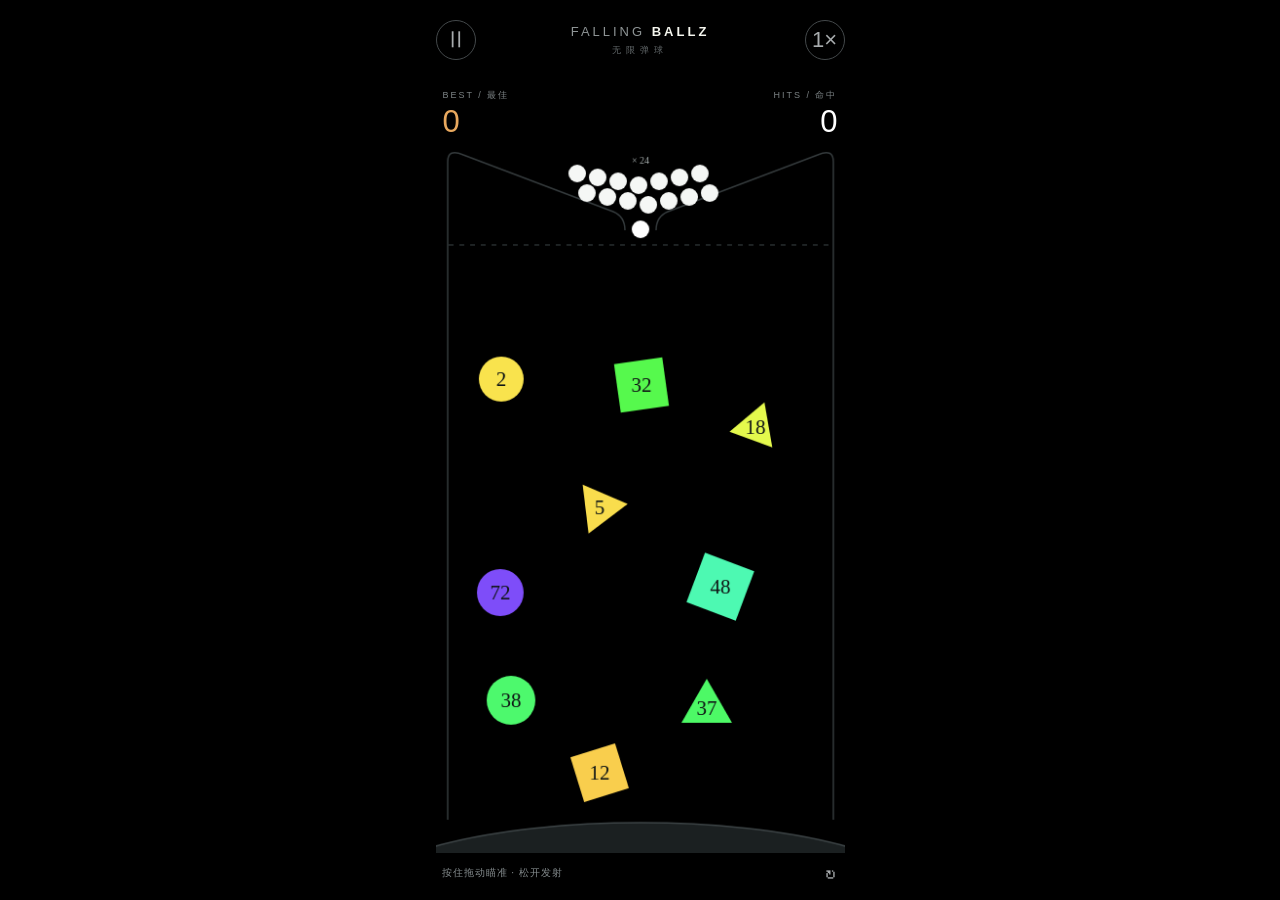
==== index.html @ b7136f5a "1" ====
<!doctype html>
<html lang="zh-CN">
<head><meta charset="UTF-8"><meta name="viewport" content="width=device-width, initial-scale=1, viewport-fit=cover"><meta name="theme-color" content="#000000"><link rel="icon" href="data:,"><title>Falling Ballz · 无限弹球</title><link rel="stylesheet" href="css/style.css"></head>
<body><main class="game" aria-label="无限弹球游戏"><header><button id="pause" aria-label="暂停">Ⅱ</button><div class="brand">FALLING <b>BALLZ</b><span>无限弹球</span></div><button id="speed" aria-label="切换两倍速度">1×</button></header><div class="stats"><div><span>BEST / 最佳</span><strong id="best">0</strong></div><div class="score"><span>HITS / 命中</span><strong id="score">0</strong></div></div><canvas id="game" width="420" height="720" aria-label="按住并拖动瞄准，松开发射弹球"></canvas><footer><span id="status">按住拖动瞄准 · 松开发射</span><button id="reset" aria-label="重新开始">↻</button></footer><div class="overlay" id="overlay" hidden><p id="overlay-title">已暂停</p><button id="resume">继续游戏</button></div></main><script src="js/game.js"></script></body>
</html>
---- css/style.css ----
* {
  box-sizing:border-box
}
html,body {
  margin:0;
  width:100%;
  height:100%;
  background:#000;
  color:#fff;
  overscroll-behavior:none
}
body {
  display:flex;
  align-items:center;
  justify-content:center;
  font-family:"Avenir Next","Helvetica Neue",sans-serif
}
.game {
  position:relative;
  width:min(100vw,calc(100dvh * .49),460px);
  height:min(100dvh,938px);
  display:flex;
  flex-direction:column;
  background:#000;
  padding:16px 16px 8px;
  overflow:hidden
}
header {
  display:flex;
  align-items:center;
  justify-content:space-between;
  height:48px;
  flex-shrink:0
}
button {
  cursor:pointer;
  color:#a7abad;
  background:transparent;
  border:1px solid #44494b;
  border-radius:50%;
  width:40px;
  height:40px;
  font:22px "Helvetica Neue",sans-serif;
  touch-action:manipulation
}
button:hover {
  color:white;
  border-color:#b7ff68
}
button:focus-visible {
  outline:2px solid #b7ff68;
  outline-offset:4px
}
.brand {
  font-size:13px;
  letter-spacing:3px;
  text-align:center;
  color:#8e9495
}
.brand b {
  color:#f6f7ef
}
.brand span {
  display:block;
  font-size:9px;
  letter-spacing:5px;
  margin-top:5px;
  color:#63696b
}
.stats {
  display:flex;
  justify-content:space-between;
  padding:20px 7px 8px;
  flex-shrink:0
}
.stats span {
  font-size:9px;
  letter-spacing:2px;
  color:#7c8385
}
.stats strong {
  display:block;
  font-size:31px;
  font-weight:400;
  font-variant-numeric:tabular-nums;
  color:#e8a85e;
  margin-top:2px
}
.stats .score {
  text-align:right
}
.score strong {
  color:#fff
}
canvas {
  width:100%;
  height:0;
  flex:1;
  min-height:0;
  touch-action:none;
  display:block
}
footer {
  height:39px;
  display:flex;
  align-items:center;
  justify-content:space-between;
  flex-shrink:0;
  color:#848b8d;
  font-size:10px;
  letter-spacing:1px;
  padding-left:6px
}
footer button {
  height:29px;
  width:29px;
  font-size:22px;
  border:none
}
.overlay {
  position:absolute;
  inset:145px 16px 47px;
  background:#000c;
  display:flex;
  flex-direction:column;
  align-items:center;
  justify-content:center;
  backdrop-filter:blur(6px)
}
.overlay[hidden] {
  display:none
}
.overlay p {
  font-size:25px;
  letter-spacing:5px
}
.overlay button {
  width:auto;
  border-radius:25px;
  padding:0 24px;
  font-size:14px;
  color:#c6ff85
}
@media(max-height:600px) {
  .game {
    padding-top:5px
  }
  .stats {
    padding-top:5px
  }
  header {
    height:35px
  }
  .brand span {
    display:none
  }
}
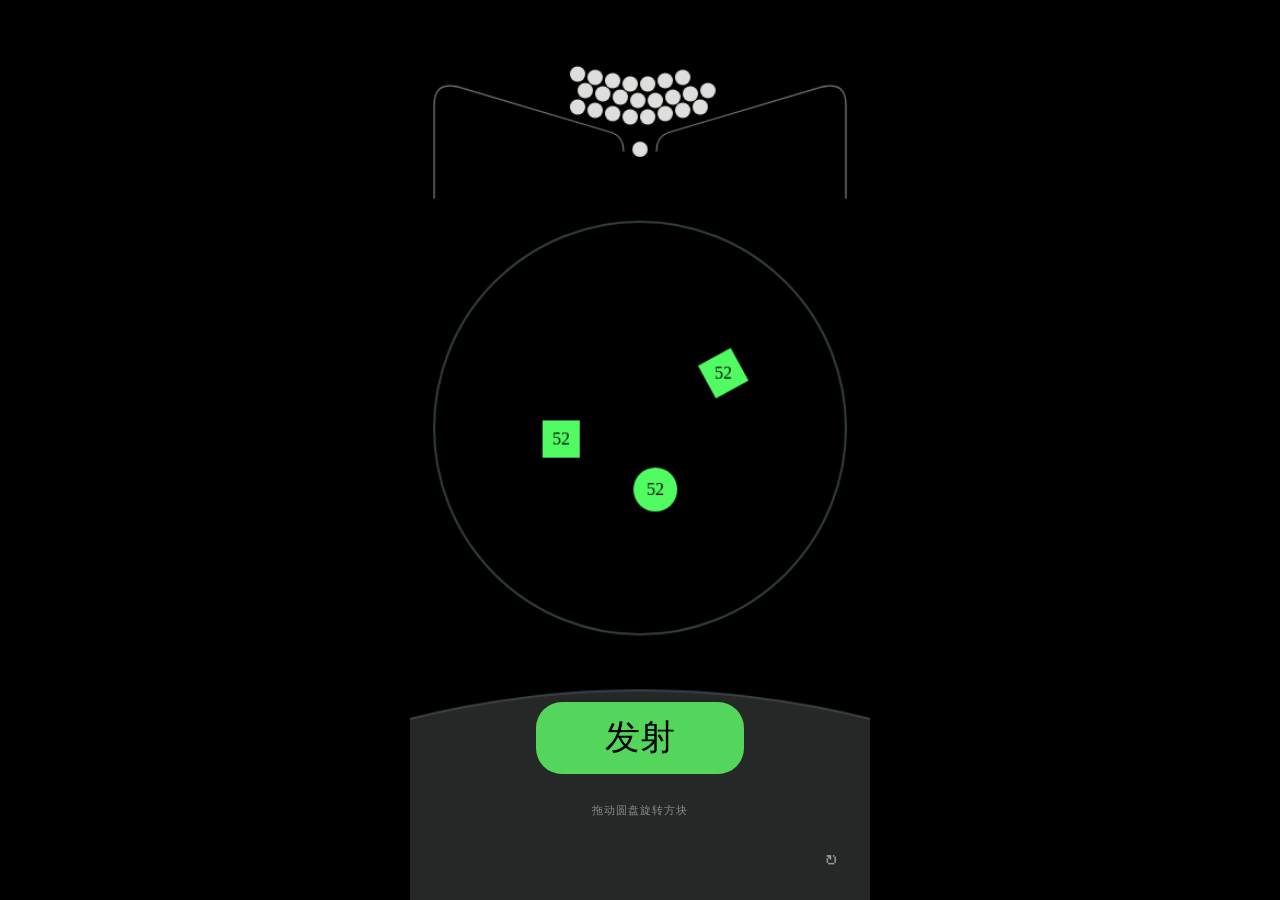
==== commit 1a9eaef2: "2" ====
--- a/index.html
+++ b/index.html
@@ -1,5 +1,20 @@
 <!doctype html>
 <html lang="zh-CN">
-<head><meta charset="UTF-8"><meta name="viewport" content="width=device-width, initial-scale=1, viewport-fit=cover"><meta name="theme-color" content="#000000"><link rel="icon" href="data:,"><title>Falling Ballz · 无限弹球</title><link rel="stylesheet" href="css/style.css"></head>
-<body><main class="game" aria-label="无限弹球游戏"><header><button id="pause" aria-label="暂停">Ⅱ</button><div class="brand">FALLING <b>BALLZ</b><span>无限弹球</span></div><button id="speed" aria-label="切换两倍速度">1×</button></header><div class="stats"><div><span>BEST / 最佳</span><strong id="best">0</strong></div><div class="score"><span>HITS / 命中</span><strong id="score">0</strong></div></div><canvas id="game" width="420" height="720" aria-label="按住并拖动瞄准，松开发射弹球"></canvas><footer><span id="status">按住拖动瞄准 · 松开发射</span><button id="reset" aria-label="重新开始">↻</button></footer><div class="overlay" id="overlay" hidden><p id="overlay-title">已暂停</p><button id="resume">继续游戏</button></div></main><script src="js/game.js"></script></body>
+<head>
+  <meta charset="UTF-8">
+  <meta name="viewport" content="width=device-width, initial-scale=1, viewport-fit=cover">
+  <meta name="theme-color" content="#000000">
+  <link rel="icon" href="data:,">
+  <title>Falling Ballz · 旋转弹球</title>
+  <link rel="stylesheet" href="css/style.css">
+</head>
+<body>
+  <main class="game" aria-label="旋转圆盘弹球游戏">
+    <canvas id="game" aria-label="用鼠标或手指拖动圆盘旋转方块"></canvas>
+    <button id="fire">发射</button>
+    <p id="status" aria-live="polite">拖动圆盘旋转方块</p>
+    <button id="reset" aria-label="重新开始" title="重新开始">↻</button>
+  </main>
+  <script src="js/game.js"></script>
+</body>
 </html>
--- a/css/style.css
+++ b/css/style.css
@@ -1,157 +1,13 @@
-* {
-  box-sizing:border-box
-}
-html,body {
-  margin:0;
-  width:100%;
-  height:100%;
-  background:#000;
-  color:#fff;
-  overscroll-behavior:none
-}
-body {
-  display:flex;
-  align-items:center;
-  justify-content:center;
-  font-family:"Avenir Next","Helvetica Neue",sans-serif
-}
-.game {
-  position:relative;
-  width:min(100vw,calc(100dvh * .49),460px);
-  height:min(100dvh,938px);
-  display:flex;
-  flex-direction:column;
-  background:#000;
-  padding:16px 16px 8px;
-  overflow:hidden
-}
-header {
-  display:flex;
-  align-items:center;
-  justify-content:space-between;
-  height:48px;
-  flex-shrink:0
-}
-button {
-  cursor:pointer;
-  color:#a7abad;
-  background:transparent;
-  border:1px solid #44494b;
-  border-radius:50%;
-  width:40px;
-  height:40px;
-  font:22px "Helvetica Neue",sans-serif;
-  touch-action:manipulation
-}
-button:hover {
-  color:white;
-  border-color:#b7ff68
-}
-button:focus-visible {
-  outline:2px solid #b7ff68;
-  outline-offset:4px
-}
-.brand {
-  font-size:13px;
-  letter-spacing:3px;
-  text-align:center;
-  color:#8e9495
-}
-.brand b {
-  color:#f6f7ef
-}
-.brand span {
-  display:block;
-  font-size:9px;
-  letter-spacing:5px;
-  margin-top:5px;
-  color:#63696b
-}
-.stats {
-  display:flex;
-  justify-content:space-between;
-  padding:20px 7px 8px;
-  flex-shrink:0
-}
-.stats span {
-  font-size:9px;
-  letter-spacing:2px;
-  color:#7c8385
-}
-.stats strong {
-  display:block;
-  font-size:31px;
-  font-weight:400;
-  font-variant-numeric:tabular-nums;
-  color:#e8a85e;
-  margin-top:2px
-}
-.stats .score {
-  text-align:right
-}
-.score strong {
-  color:#fff
-}
-canvas {
-  width:100%;
-  height:0;
-  flex:1;
-  min-height:0;
-  touch-action:none;
-  display:block
-}
-footer {
-  height:39px;
-  display:flex;
-  align-items:center;
-  justify-content:space-between;
-  flex-shrink:0;
-  color:#848b8d;
-  font-size:10px;
-  letter-spacing:1px;
-  padding-left:6px
-}
-footer button {
-  height:29px;
-  width:29px;
-  font-size:22px;
-  border:none
-}
-.overlay {
-  position:absolute;
-  inset:145px 16px 47px;
-  background:#000c;
-  display:flex;
-  flex-direction:column;
-  align-items:center;
-  justify-content:center;
-  backdrop-filter:blur(6px)
-}
-.overlay[hidden] {
-  display:none
-}
-.overlay p {
-  font-size:25px;
-  letter-spacing:5px
-}
-.overlay button {
-  width:auto;
-  border-radius:25px;
-  padding:0 24px;
-  font-size:14px;
-  color:#c6ff85
-}
-@media(max-height:600px) {
-  .game {
-    padding-top:5px
-  }
-  .stats {
-    padding-top:5px
-  }
-  header {
-    height:35px
-  }
-  .brand span {
-    display:none
-  }
-}
+* { box-sizing: border-box; }
+html, body { margin: 0; width: 100%; height: 100%; background: #000; overscroll-behavior: none; }
+body { display: flex; align-items: center; justify-content: center; font-family: "Helvetica Neue", sans-serif; }
+.game { position: relative; width: min(100vw, calc(100dvh * 420 / 820), 480px); aspect-ratio: 420 / 820; background: #000; overflow: hidden; }
+canvas { display: block; width: 100%; height: 100%; touch-action: none; }
+button { font-family: inherit; cursor: pointer; touch-action: manipulation; }
+#fire { position: absolute; left: 27.5%; top: 78%; width: 45%; height: 8%; border: 0; border-radius: 26px; background: #54d65c; color: #000; font-size: clamp(22px, 4.5vh, 35px); }
+#fire:hover:not(:disabled) { background: #77ed72; }
+#fire:active:not(:disabled) { transform: scale(.97); }
+#fire:disabled { background: #354b37; color: #9aa79b; cursor: default; font-size: clamp(16px, 3vh, 24px); }
+button:focus-visible { outline: 2px solid white; outline-offset: 5px; }
+#status { position: absolute; top: 88%; width: 100%; text-align: center; color: #858c87; font-size: 11px; letter-spacing: 1px; pointer-events: none; }
+#reset { position: absolute; bottom: 3%; right: 5%; width: 32px; height: 32px; border: 0; background: transparent; color: #929993; font-size: 25px; }
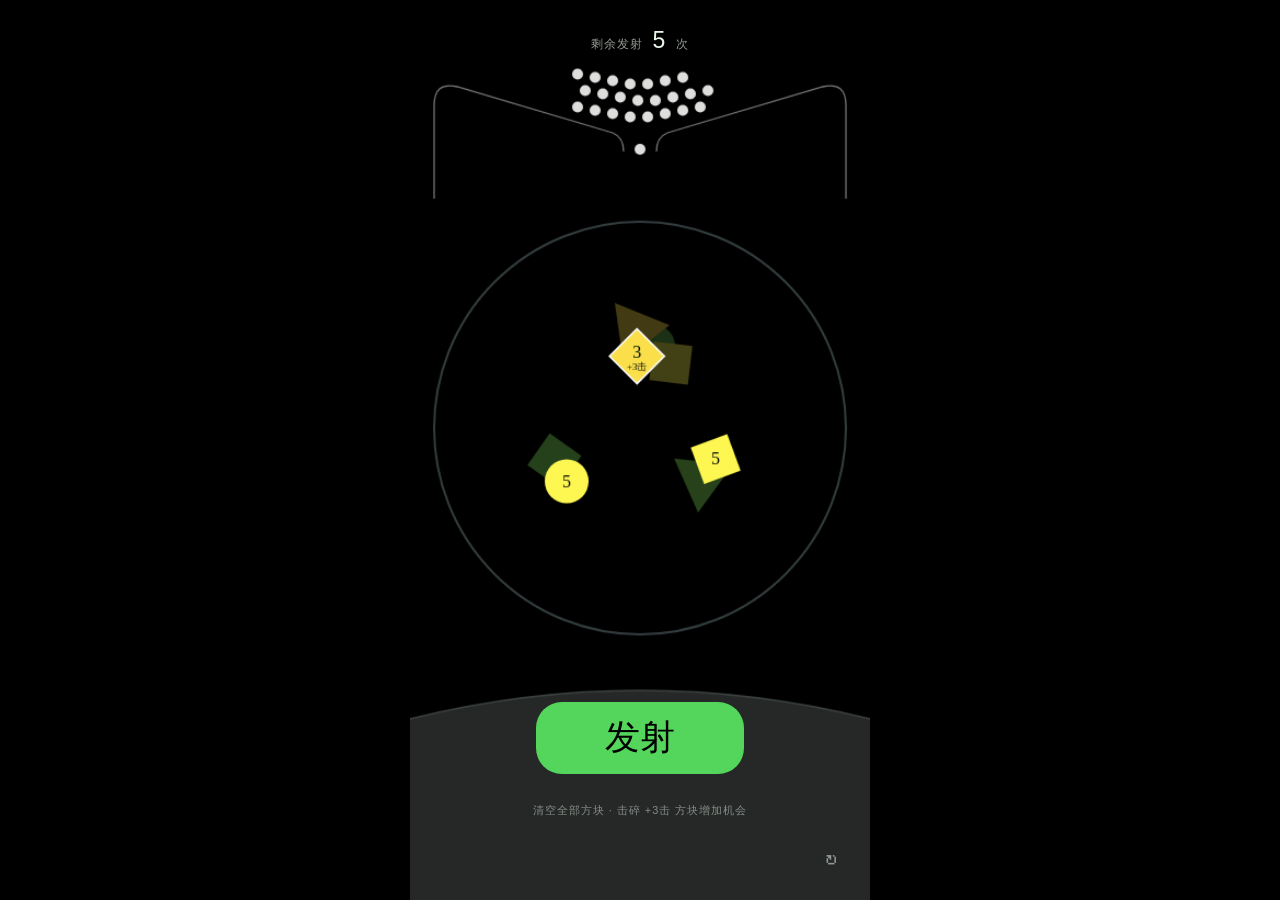
==== commit 113ae318: "3" ====
--- a/index.html
+++ b/index.html
@@ -11,10 +11,13 @@
 <body>
   <main class="game" aria-label="旋转圆盘弹球游戏">
     <canvas id="game" aria-label="用鼠标或手指拖动圆盘旋转方块"></canvas>
+    <div class="attempts" aria-live="polite">剩余发射 <strong id="attempts">5</strong> 次 <span id="reward" hidden>+3 次</span></div>
     <button id="fire">发射</button>
     <p id="status" aria-live="polite">拖动圆盘旋转方块</p>
     <button id="reset" aria-label="重新开始" title="重新开始">↻</button>
   </main>
+  <script src="js/palette.js"></script>
+  <script src="js/block-geometry.js"></script>
   <script src="js/game.js"></script>
 </body>
 </html>
--- a/css/style.css
+++ b/css/style.css
@@ -11,3 +11,8 @@
 button:focus-visible { outline: 2px solid white; outline-offset: 5px; }
 #status { position: absolute; top: 88%; width: 100%; text-align: center; color: #858c87; font-size: 11px; letter-spacing: 1px; pointer-events: none; }
 #reset { position: absolute; bottom: 3%; right: 5%; width: 32px; height: 32px; border: 0; background: transparent; color: #929993; font-size: 25px; }
+
+.attempts { position: absolute; top: 3%; width: 100%; text-align: center; color: #929b94; font-size: 12px; letter-spacing: 1px; pointer-events: none; }
+.attempts strong { color: #e8f5e8; font-size: 23px; font-weight: 500; margin: 0 5px; }
+.attempts.low strong { color: #ffbe70; }
+#reward { position: absolute; margin: 8px 0 0 12px; color: #79ef9a; font-size: 14px; }
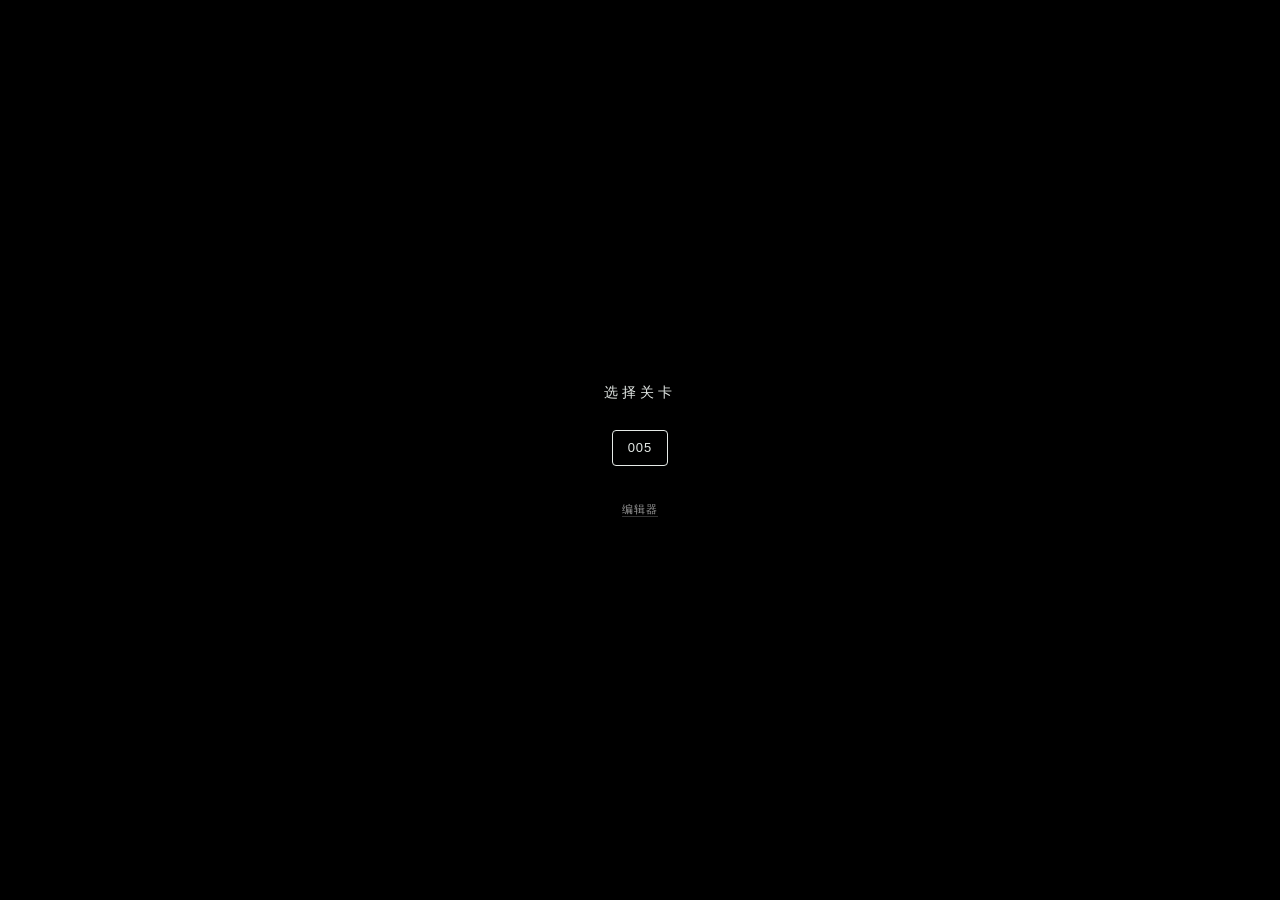
==== commit ca39ab2e: "1" ====
--- a/index.html
+++ b/index.html
@@ -5,19 +5,45 @@
   <meta name="viewport" content="width=device-width, initial-scale=1, viewport-fit=cover">
   <meta name="theme-color" content="#000000">
   <link rel="icon" href="data:,">
-  <title>Falling Ballz · 旋转弹球</title>
-  <link rel="stylesheet" href="css/style.css">
+  <title>Falling Ballz · 关卡</title>
+  <style>
+    * { box-sizing: border-box; }
+    html, body { margin: 0; height: 100%; background: #000; color: #fff; font-family: "Helvetica Neue", -apple-system, sans-serif; }
+    body { display: flex; align-items: center; justify-content: center; }
+    .wrap { width: min(100vw, 420px); padding: 32px 28px; text-align: center; }
+    h1 { font-size: 14px; letter-spacing: 4px; color: #e6ebe8; margin: 0 0 28px; font-weight: 400; }
+    .levels { display: flex; flex-wrap: wrap; gap: 10px; justify-content: center; }
+    .levels a { display: inline-flex; align-items: center; justify-content: center; min-width: 56px; height: 36px; padding: 0 10px; border: 1px solid #e6ebe8; color: #e6ebe8; font-size: 13px; text-decoration: none; letter-spacing: 1px; border-radius: 4px; }
+    .levels a:hover { background: #e6ebe8; color: #000; }
+    .empty { color: #666; font-size: 12px; letter-spacing: 1px; margin-top: 10px; }
+    .footer { margin-top: 36px; font-size: 11px; color: #666; letter-spacing: 1px; }
+    .footer a { color: #999; text-decoration: none; border-bottom: 1px solid #333; padding-bottom: 1px; }
+    .footer a:hover { color: #fff; border-color: #fff; }
+  </style>
 </head>
 <body>
-  <main class="game" aria-label="旋转圆盘弹球游戏">
-    <canvas id="game" aria-label="用鼠标或手指拖动圆盘旋转方块"></canvas>
-    <div class="attempts" aria-live="polite">剩余发射 <strong id="attempts">5</strong> 次 <span id="reward" hidden>+3 次</span></div>
-    <button id="fire">发射</button>
-    <p id="status" aria-live="polite">拖动圆盘旋转方块</p>
-    <button id="reset" aria-label="重新开始" title="重新开始">↻</button>
+  <main class="wrap">
+    <h1>选择关卡</h1>
+    <div id="level-list" class="levels"></div>
+    <div id="level-empty" class="empty" hidden>还没有关卡 · 去编辑器创建一个</div>
+    <div class="footer"><a href="editor.html">编辑器</a></div>
   </main>
-  <script src="js/palette.js"></script>
-  <script src="js/block-geometry.js"></script>
-  <script src="js/game.js"></script>
+  <script src="js/levels/005.js"></script>
+  <script src="js/level-catalog.js"></script>
+  <script>
+    (() => {
+      const saves = LevelCatalog.all();
+      const names = Object.keys(saves).sort();
+      const list = document.querySelector('#level-list');
+      const empty = document.querySelector('#level-empty');
+      if (!names.length) { empty.hidden = false; return; }
+      for (const name of names) {
+        const a = document.createElement('a');
+        a.href = `play.html?level=${encodeURIComponent(name)}`;
+        a.textContent = name;
+        list.appendChild(a);
+      }
+    })();
+  </script>
 </body>
 </html>
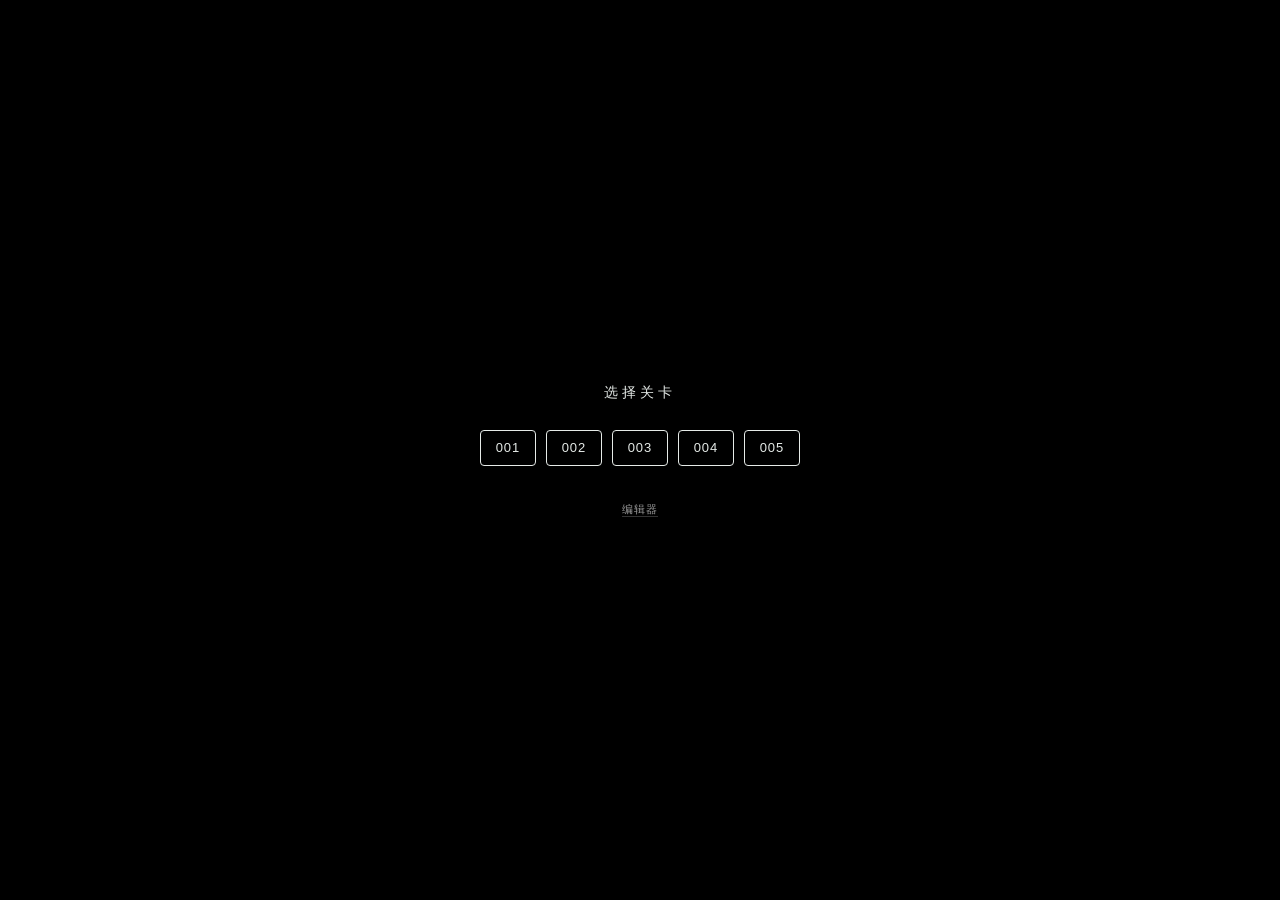
==== commit a9dfc3e6: "1" ====
--- a/index.html
+++ b/index.html
@@ -28,6 +28,10 @@
     <div id="level-empty" class="empty" hidden>还没有关卡 · 去编辑器创建一个</div>
     <div class="footer"><a href="editor.html">编辑器</a></div>
   </main>
+  <script src="js/levels/001.js"></script>
+  <script src="js/levels/002.js"></script>
+  <script src="js/levels/003.js"></script>
+  <script src="js/levels/004.js"></script>
   <script src="js/levels/005.js"></script>
   <script src="js/level-catalog.js"></script>
   <script>
